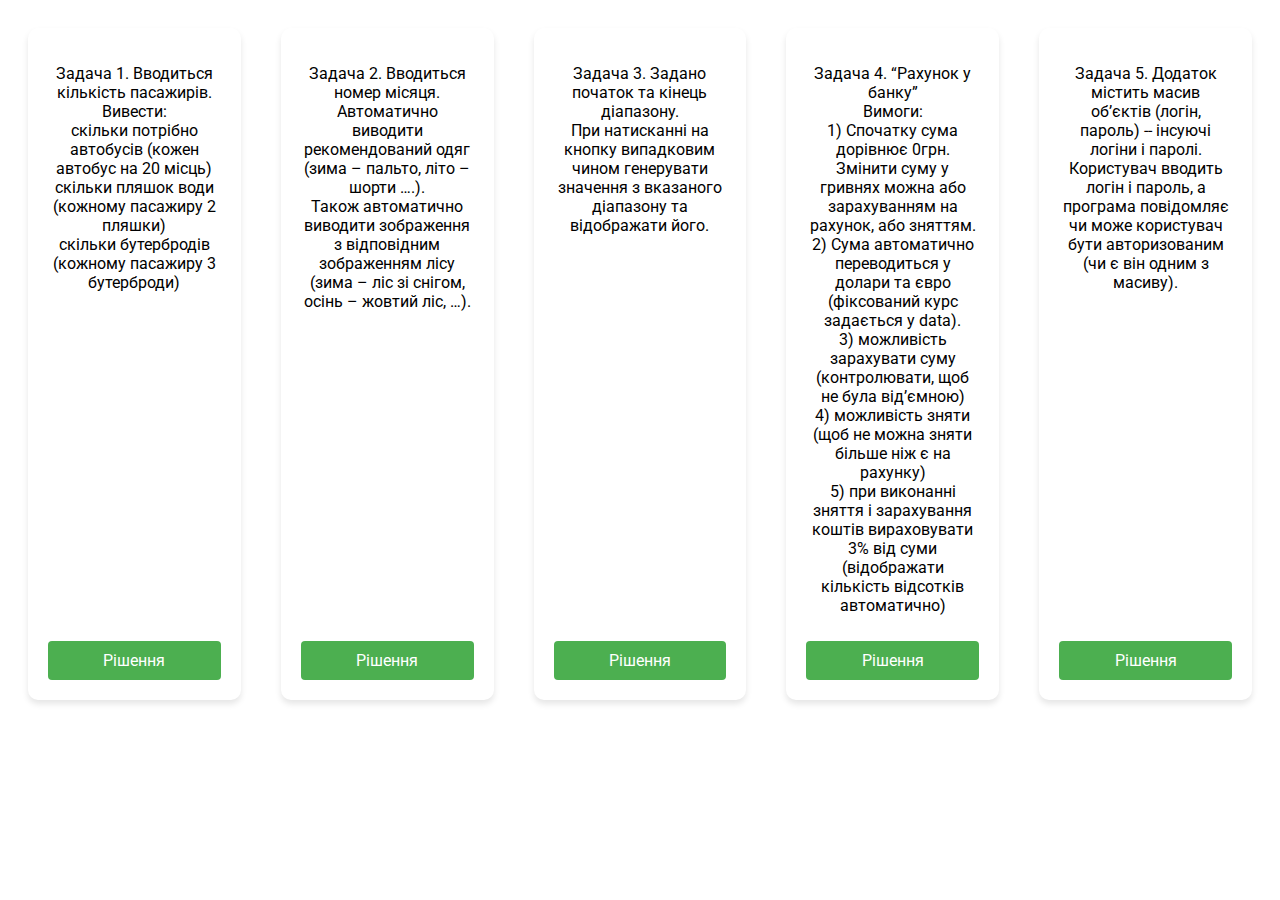
==== home-works/home-work_01/index.html @ 3bc24167 "first homework" ====
<!DOCTYPE html>
<html lang="en">

<head>
    <meta charset="UTF-8">
    <meta name="viewport" content="width=device-width, initial-scale=1.0">
    <link rel="preconnect" href="https://fonts.googleapis.com">
    <link rel="preconnect" href="https://fonts.gstatic.com" crossorigin>
    <link href="https://fonts.googleapis.com/css2?family=Roboto:wght@400;700&display=swap" rel="stylesheet">
    <!--FONTS-->
    <link rel="stylesheet" href="style.css">
    <title>Document</title>
</head>

<body>
    <div class="wrapper">
        <main class="page">
            <div class="page__task-1 task-page">
                <p task-page__text>
                    Задача 1. Вводиться кількість пасажирів. Вивести:
                    <br>
                    скільки потрібно автобусів (кожен автобус на 20 місць)
                    <br>
                    скільки пляшок води (кожному пасажиру 2 пляшки)
                    <br>
                    скільки бутербродів (кожному пасажиру 3 бутерброди)
                </p>
                <a class="task-page__link" href="/task-1/index.html">Рішення</a>
            </div>
            <div class="page__task-2 task-page">
                <p task-page__text>
                    Задача 2. Вводиться номер місяця.
                    <br>
                    Автоматично виводити рекомендований одяг (зима – пальто, літо –
                    шорти ….).
                    <br>Також автоматично виводити зображення з відповідним зображенням лісу (зима – ліс зі
                    снігом, осінь – жовтий ліс, …).
                </p>
                <a class="task-page__link" href="/task-2/index.html">Рішення</a>
            </div>
            <div class="page__task-3 task-page">
                <p task-page__text>
                    Задача 3. Задано початок та кінець діапазону.
                    <br>При натисканні на кнопку випадковим чином генерувати значення з вказаного діапазону та
                    відображати його.

                </p>
                <a class="task-page__link" href="/task-3/index.html">Рішення</a>
            </div>
            <div class="page__task-4 task-page">
                <p task-page__text>
                    Задача 4. “Рахунок у банку”
                    <br>
                    Вимоги:
                    <br>
                    1) Спочатку сума дорівнює 0грн. Змінити суму у гривнях можна або зарахуванням на рахунок, або
                    зняттям.
                    <br>
                    2) Сума автоматично переводиться у долари та євро (фіксований курс задається у data).
                    <br>
                    3) можливість зарахувати суму (контролювати, щоб не була від’ємною)
                    <br>
                    4) можливість зняти (щоб не можна зняти більше ніж є на рахунку)
                    <br>
                    5) при виконанні зняття і зарахування коштів вираховувати 3% від суми (відображати кількість
                    відсотків автоматично)

                </p>
                <a class="task-page__link" href="/task-4/index.html">Рішення</a>
            </div>
            <div class="page__task-5 task-page">
                <p task-page__text>
                    Задача 5. Додаток містить масив об’єктів (логін, пароль) -- інсуючі логіни і паролі.
                    <br>Користувач вводить логін і пароль, а програма повідомляє чи може користувач бути авторизованим
                    (чи є він одним
                    з масиву).
                </p>
                <a class="task-page__link" href="/task-5/index.html">Рішення</a>
            </div>
        </main>
    </div>
</body>

</html>
---- home-works/home-work_01/style.css ----
/* Общие стили для карточек заданий */
.page{
    display: flex;
    font-family: 'Roboto', sans-serif;
}
.task-page {
    background-color: #fff;
    border-radius: 10px;
    box-shadow: 0 4px 6px rgba(0, 0, 0, 0.1);
    padding: 20px;
    margin: 20px;
    text-align: center;
    transition: transform 0.3s ease-in-out;
    width: 300px;
    display: flex;
    flex-direction: column;
    justify-content: space-between;
    
}

/* Стили для текста задания */
.task-page__text {
    font-size: 18px;
}

/* Стили для ссылок на решение заданий */
.task-page__link {
    display: block;
    margin-top: 10px;
    text-decoration: none;
    background-color: #4CAF50;
    color: #fff;
    border: none;
    border-radius: 4px;
    padding: 10px 20px;
    cursor: pointer;
    font-size: 16px;
    transition: background-color 0.3s ease-in-out;
}

/* Стили для ссылок на решение заданий при наведении */
.task-page__link:hover {
    background-color: #45a049;
}

/* Стили для кнопок */
.button {
    background-color: #4CAF50;
    border: none;
    color: white;
    padding: 10px 20px;
    text-align: center;
    text-decoration: none;
    display: inline-block;
    font-size: 16px;
    border-radius: 4px;
    cursor: pointer;
    transition: background-color 0.3s ease-in-out;
}

/* Стили для кнопок при наведении */
.button:hover {
    background-color: #45a049;
}
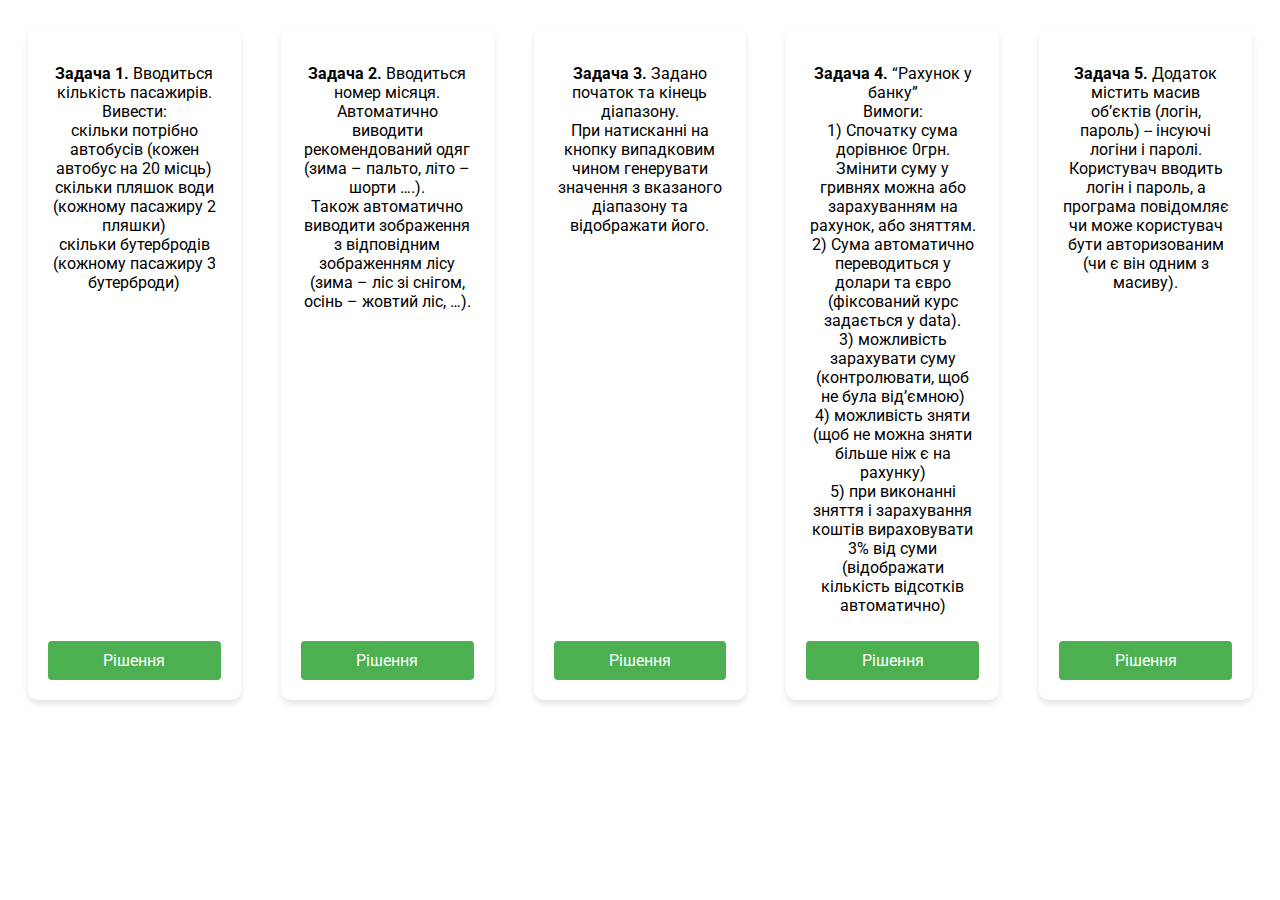
==== commit 7a47108a: "fixed links. add home page" ====
--- a/home-works/home-work_01/index.html
+++ b/home-works/home-work_01/index.html
@@ -17,7 +17,7 @@
         <main class="page">
             <div class="page__task-1 task-page">
                 <p task-page__text>
-                    Задача 1. Вводиться кількість пасажирів. Вивести:
+                    <span style="font-weight: 700;">Задача 1.</span> Вводиться кількість пасажирів. Вивести:
                     <br>
                     скільки потрібно автобусів (кожен автобус на 20 місць)
                     <br>
@@ -25,31 +25,31 @@
                     <br>
                     скільки бутербродів (кожному пасажиру 3 бутерброди)
                 </p>
-                <a class="task-page__link" href="/task-1/index.html">Рішення</a>
+                <a class="task-page__link" href="/home-works/home-work_01/task-1/index.html">Рішення</a>
             </div>
             <div class="page__task-2 task-page">
                 <p task-page__text>
-                    Задача 2. Вводиться номер місяця.
+                    <span style="font-weight: 700;">Задача 2.</span> Вводиться номер місяця.
                     <br>
                     Автоматично виводити рекомендований одяг (зима – пальто, літо –
                     шорти ….).
                     <br>Також автоматично виводити зображення з відповідним зображенням лісу (зима – ліс зі
                     снігом, осінь – жовтий ліс, …).
                 </p>
-                <a class="task-page__link" href="/task-2/index.html">Рішення</a>
+                <a class="task-page__link" href="/home-works/home-work_01/task-2/index.html">Рішення</a>
             </div>
             <div class="page__task-3 task-page">
                 <p task-page__text>
-                    Задача 3. Задано початок та кінець діапазону.
+                    <span style="font-weight: 700;">Задача 3.</span> Задано початок та кінець діапазону.
                     <br>При натисканні на кнопку випадковим чином генерувати значення з вказаного діапазону та
                     відображати його.
 
                 </p>
-                <a class="task-page__link" href="/task-3/index.html">Рішення</a>
+                <a class="task-page__link" href="/home-works/home-work_01/task-3/index.html">Рішення</a>
             </div>
             <div class="page__task-4 task-page">
                 <p task-page__text>
-                    Задача 4. “Рахунок у банку”
+                    <span style="font-weight: 700;">Задача 4.</span> “Рахунок у банку”
                     <br>
                     Вимоги:
                     <br>
@@ -66,16 +66,17 @@
                     відсотків автоматично)
 
                 </p>
-                <a class="task-page__link" href="/task-4/index.html">Рішення</a>
+                <a class="task-page__link" href="/home-works/home-work_01/task-4/index.html">Рішення</a>
             </div>
             <div class="page__task-5 task-page">
                 <p task-page__text>
-                    Задача 5. Додаток містить масив об’єктів (логін, пароль) -- інсуючі логіни і паролі.
+                    <span style="font-weight: 700;">Задача 5.</span> Додаток містить масив об’єктів (логін, пароль) --
+                    інсуючі логіни і паролі.
                     <br>Користувач вводить логін і пароль, а програма повідомляє чи може користувач бути авторизованим
                     (чи є він одним
                     з масиву).
                 </p>
-                <a class="task-page__link" href="/task-5/index.html">Рішення</a>
+                <a class="task-page__link" href="/home-works/home-work_01/task-5/index.html">Рішення</a>
             </div>
         </main>
     </div>
